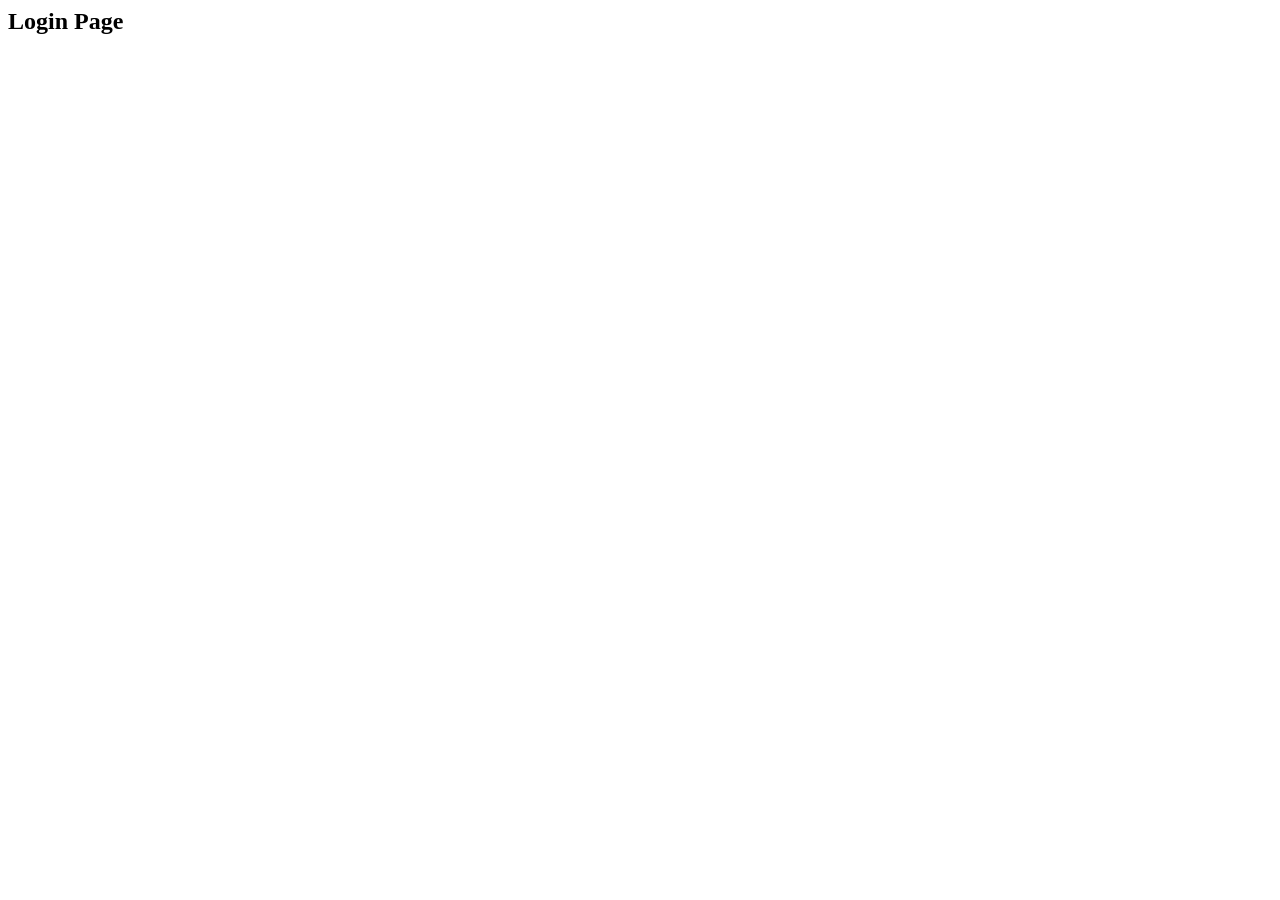
==== index.html @ 0608b72d "initial commit" ====
<html lang="en">
  <head>
    <meta charset="UTF-8" />
    <meta name="viewport" content="width=device-width, initial-scale=1.0" />
    <title>PharmaSense</title>
  </head>
  <body>
    <section class="login">
      <h2>Login Page</h2>
    </section>
  </body>
</html>
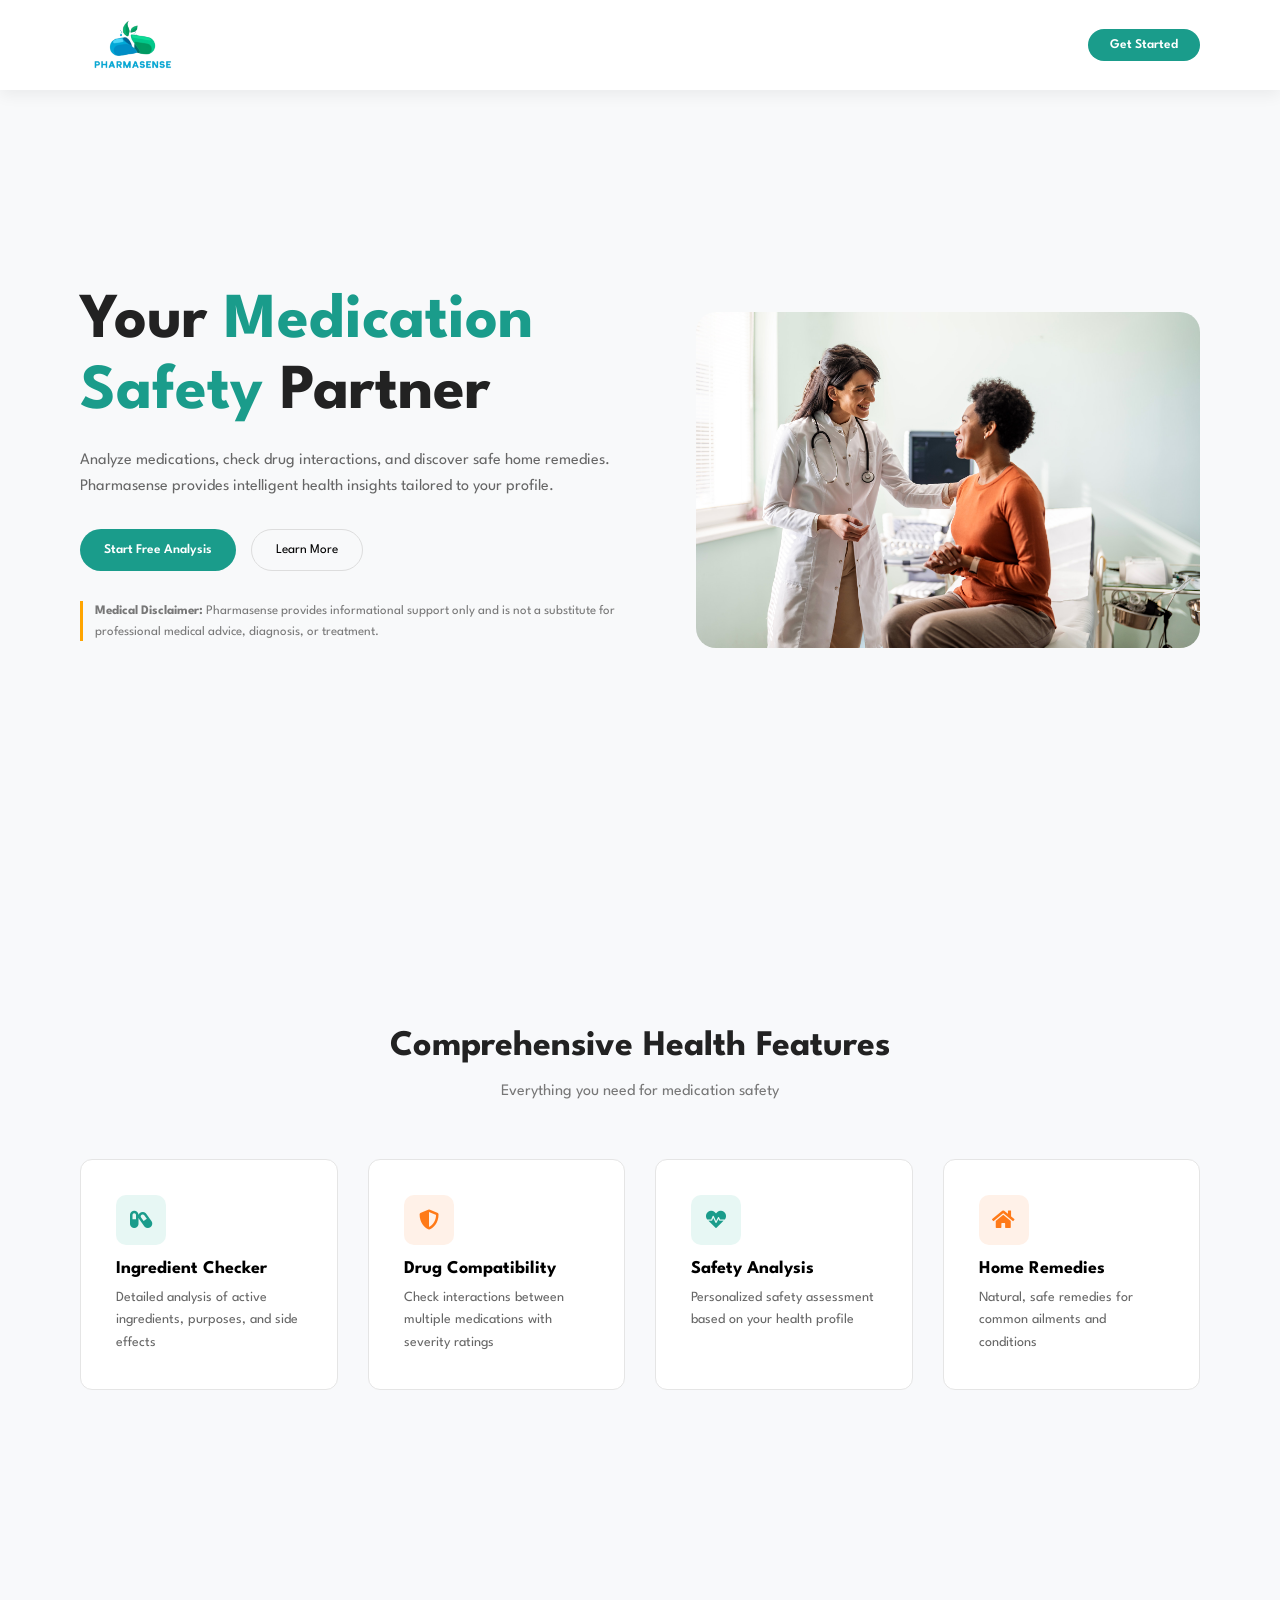
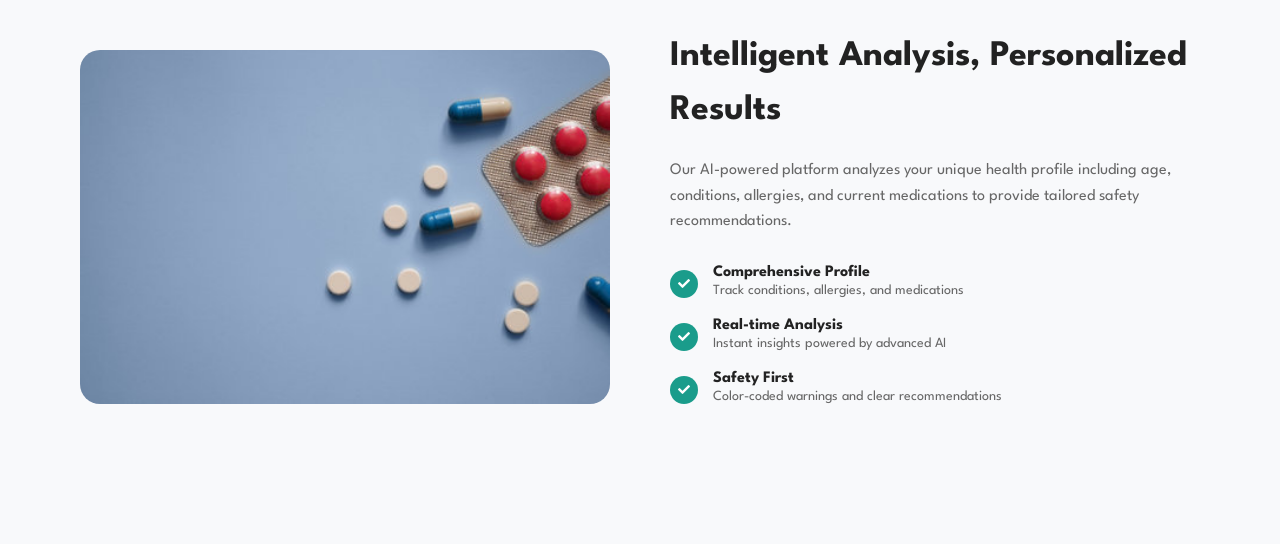
==== commit 31da4c80: "login and dashboard" ====
--- a/index.html
+++ b/index.html
@@ -1,12 +1,144 @@
 <html lang="en">
   <head>
     <meta charset="UTF-8" />
+    <meta http-equiv="X-UA-Compatible" content="IE=edge" />
     <meta name="viewport" content="width=device-width, initial-scale=1.0" />
+
+    <link
+      rel="stylesheet"
+      href="https://use.fontawesome.com/releases/v5.15.4/css/all.css"
+    />
     <title>PharmaSense</title>
+    <link rel="stylesheet" href="style.css" />
   </head>
   <body>
-    <section class="login">
-      <h2>Login Page</h2>
+    <header id="header">
+      <a href="#index.html"><img src="logo.png" class="logo" alt="" /></a>
+
+      <div>
+        <ul id="navbar">
+          <a href="login.html"><button>Get Started</button></a>
+        </ul>
+      </div>
+    </header>
+
+    <section id="hero">
+      <div class="hero-text">
+        <h1>
+          Your <span>Medication</span><br />
+          <span>Safety</span> Partner
+        </h1>
+
+        <p>
+          Analyze medications, check drug interactions, and discover safe home
+          remedies. Pharmasense provides intelligent health insights tailored to
+          your profile.
+        </p>
+
+        <div class="hero-buttons">
+          <button class="primary-btn">Start Free Analysis</button>
+          <button class="secondary-btn">Learn More</button>
+        </div>
+
+        <div class="disclaimer">
+          <span class="line"></span>
+          <p>
+            <b>Medical Disclaimer:</b> Pharmasense provides informational
+            support only and is not a substitute for professional medical
+            advice, diagnosis, or treatment.
+          </p>
+        </div>
+      </div>
+
+      <div class="hero-img">
+        <img src="doctor.jpg" alt="" />
+      </div>
+    </section>
+
+    <section id="features">
+      <div class="features-title">
+        <h2>Comprehensive Health Features</h2>
+        <p>Everything you need for medication safety</p>
+      </div>
+
+      <div class="features-container">
+        <div class="feature-box">
+          <div class="icon green">
+            <i class="fas fa-capsules"></i>
+          </div>
+          <h3>Ingredient Checker</h3>
+          <p>
+            Detailed analysis of active ingredients, purposes, and side effects
+          </p>
+        </div>
+
+        <div class="feature-box">
+          <div class="icon orange">
+            <i class="fas fa-shield-alt"></i>
+          </div>
+          <h3>Drug Compatibility</h3>
+          <p>
+            Check interactions between multiple medications with severity
+            ratings
+          </p>
+        </div>
+
+        <div class="feature-box">
+          <div class="icon green">
+            <i class="fas fa-heartbeat"></i>
+          </div>
+          <h3>Safety Analysis</h3>
+          <p>Personalized safety assessment based on your health profile</p>
+        </div>
+
+        <div class="feature-box">
+          <div class="icon orange">
+            <i class="fas fa-home"></i>
+          </div>
+          <h3>Home Remedies</h3>
+          <p>Natural, safe remedies for common ailments and conditions</p>
+        </div>
+      </div>
+    </section>
+
+    <section id="analysis">
+      <div class="analysis-img">
+        <img src="pills.jpg" alt="Medicine" />
+      </div>
+
+      <div class="analysis-text">
+        <h2>Intelligent Analysis, Personalized Results</h2>
+
+        <p class="analysis-desc">
+          Our AI-powered platform analyzes your unique health profile including
+          age, conditions, allergies, and current medications to provide
+          tailored safety recommendations.
+        </p>
+
+        <div class="analysis-point">
+          <i class="fas fa-check"></i>
+          <div>
+            <h4>Comprehensive Profile</h4>
+            <p>Track conditions, allergies, and medications</p>
+          </div>
+        </div>
+
+        <div class="analysis-point">
+          <i class="fas fa-check"></i>
+          <div>
+            <h4>Real-time Analysis</h4>
+            <p>Instant insights powered by advanced AI</p>
+          </div>
+        </div>
+
+        <div class="analysis-point">
+          <i class="fas fa-check"></i>
+          <div>
+            <h4>Safety First</h4>
+            <p>Color-coded warnings and clear recommendations</p>
+          </div>
+        </div>
+      </div>
     </section>
   </body>
 </html>
--- a/style.css
+++ b/style.css
@@ -0,0 +1,607 @@
+@import url("https://fonts.googleapis.com/css2?family=Spartan:wght@100;200;300;400;500;600;700;800;900&display=swap");
+* {
+  margin: 0;
+  padding: 0;
+  box-sizing: border-box;
+  font-family: "Spartan", sans-serif;
+}
+
+html {
+  scroll-behavior: smooth;
+}
+html,
+body {
+  width: 100%;
+  overflow-x: hidden;
+}
+
+/* Global Styles */
+
+h1 {
+  font-size: 50px;
+  line-height: 64px;
+  color: #222;
+}
+
+h2 {
+  font-size: 46px;
+  line-height: 54px;
+  color: #222;
+}
+
+h4 {
+  font-size: 20px;
+  color: #222;
+}
+
+h6 {
+  font-weight: 700;
+  font-size: 12px;
+}
+
+body {
+  width: 100%;
+}
+
+.logo {
+  height: 50px;
+}
+
+#header {
+  position: fixed;
+  z-index: 999;
+  display: flex;
+  align-items: center;
+  justify-content: space-between;
+  padding: 20px 80px;
+  background: #fff;
+  box-shadow: 0 5px 15px rgba(0, 0, 0, 0.06);
+  width: 100%;
+  top: 0;
+  left: 0;
+}
+
+#navbar {
+  display: flex;
+  align-items: center;
+  justify-content: center;
+}
+
+#navbar button {
+  background: #1a9c8b;
+  color: white;
+  border: none;
+  padding: 10px 22px;
+  border-radius: 25px;
+  cursor: pointer;
+  font-weight: 600;
+}
+
+#hero {
+  display: flex;
+  align-items: center;
+  justify-content: space-between;
+  padding: 140px 80px 80px 80px;
+  background: #f8f9fa;
+  min-height: 100vh;
+}
+
+.hero-text {
+  width: 50%;
+}
+
+.hero-text h1 {
+  font-size: 64px;
+  line-height: 1.1;
+  font-weight: 700;
+  margin-bottom: 20px;
+}
+
+.hero-text span {
+  color: #1a9c8b;
+}
+
+.hero-text p {
+  font-size: 16px;
+  color: #666;
+  margin-bottom: 30px;
+  line-height: 1.6;
+}
+
+.hero-buttons {
+  display: flex;
+  gap: 15px;
+  margin-bottom: 30px;
+}
+
+.primary-btn {
+  background: #1a9c8b;
+  color: white;
+  border: none;
+  padding: 14px 24px;
+  border-radius: 30px;
+  cursor: pointer;
+  font-weight: 600;
+}
+
+.secondary-btn {
+  background: transparent;
+  border: 1px solid #ddd;
+  padding: 14px 24px;
+  border-radius: 30px;
+  cursor: pointer;
+}
+
+.disclaimer {
+  display: flex;
+  align-items: flex-start;
+  gap: 12px;
+}
+
+.disclaimer .line {
+  width: 4px;
+  height: 40px;
+  background: orange;
+}
+
+.disclaimer p {
+  font-size: 13px;
+  color: #777;
+}
+
+.hero-img {
+  width: 45%;
+}
+
+.hero-img img {
+  width: 100%;
+  border-radius: 20px;
+}
+
+#features {
+  padding: 120px 80px;
+  background: #f8f9fb;
+  text-align: center;
+}
+
+.features-title h2 {
+  font-size: 36px;
+  margin-bottom: 10px;
+}
+
+.features-title p {
+  color: #777;
+  margin-bottom: 60px;
+}
+
+.features-container {
+  display: grid;
+  grid-template-columns: repeat(4, 1fr);
+  gap: 30px;
+}
+
+.feature-box {
+  background: white;
+  padding: 35px;
+  border-radius: 12px;
+  border: 1px solid #e5e5e5;
+  text-align: left;
+  transition: 0.3s;
+}
+
+.feature-box:hover {
+  transform: translateY(-5px);
+  box-shadow: 0 10px 25px rgba(0, 0, 0, 0.08);
+}
+
+.feature-box h3 {
+  font-size: 18px;
+  margin-bottom: 10px;
+}
+
+.feature-box p {
+  color: #666;
+  font-size: 14px;
+  line-height: 1.6;
+}
+
+.icon {
+  width: 50px;
+  height: 50px;
+  border-radius: 10px;
+  display: flex;
+  align-items: center;
+  justify-content: center;
+  margin-bottom: 15px;
+  font-size: 20px;
+}
+
+.green {
+  background: #e7f7f4;
+  color: #1a9c8b;
+}
+
+.orange {
+  background: #fff1e8;
+  color: #ff7a18;
+}
+
+#analysis {
+  padding: 120px 80px;
+  display: flex;
+  align-items: center;
+  justify-content: space-between;
+  gap: 60px;
+  background: #f8f9fb;
+}
+
+.analysis-img {
+  width: 50%;
+}
+
+.analysis-img img {
+  width: 100%;
+  border-radius: 20px;
+}
+
+.analysis-text {
+  width: 50%;
+}
+
+.analysis-text h2 {
+  font-size: 36px;
+  margin-bottom: 20px;
+}
+
+.analysis-desc {
+  color: #666;
+  margin-bottom: 30px;
+  line-height: 1.6;
+}
+
+.analysis-point {
+  display: flex;
+  gap: 15px;
+  margin-bottom: 20px;
+}
+
+.analysis-point i {
+  background: #1a9c8b;
+  color: white;
+  width: 28px;
+  height: 28px;
+  border-radius: 50%;
+  display: flex;
+  align-items: center;
+  justify-content: center;
+  font-size: 12px;
+  margin-top: 5px;
+}
+
+.analysis-point h4 {
+  font-size: 16px;
+  margin-bottom: 4px;
+}
+
+.analysis-point p {
+  font-size: 14px;
+  color: #666;
+}
+
+/* login.html */
+
+.login-body {
+  background: #f4f6f8;
+  height: 100vh;
+  display: flex;
+  align-items: center;
+  justify-content: center;
+}
+
+.login-container {
+  width: 100%;
+  max-width: 500px;
+  text-align: center;
+}
+
+.login-logo img {
+  height: 40px;
+  margin-bottom: 30px;
+}
+
+.login-card {
+  background: white;
+  padding: 40px;
+  border-radius: 12px;
+  box-shadow: 0 15px 40px rgba(0, 0, 0, 0.1);
+  text-align: left;
+}
+
+.login-card h2 {
+  margin-bottom: 5px;
+}
+
+.login-sub {
+  color: #666;
+  margin-bottom: 25px;
+}
+
+.login-card label {
+  display: block;
+  margin: 12px 0 6px;
+  font-weight: 500;
+}
+
+.login-card input {
+  width: 100%;
+  padding: 14px;
+  border-radius: 8px;
+  border: 1px solid #ddd;
+  font-size: 14px;
+}
+
+.login-card input:focus {
+  outline: none;
+  border-color: #1a9c8b;
+}
+
+.login-btn {
+  width: 100%;
+  margin-top: 20px;
+  padding: 14px;
+  background: #1a9c8b;
+  border: none;
+  color: white;
+  border-radius: 8px;
+  font-size: 16px;
+  cursor: pointer;
+}
+
+.register-text {
+  text-align: center;
+  margin-top: 18px;
+  font-size: 14px;
+}
+
+.register-text a {
+  color: #1a9c8b;
+  text-decoration: none;
+  font-weight: 500;
+}
+
+/* signup.html */
+
+.health-title {
+  margin-top: 25px;
+  margin-bottom: 10px;
+}
+
+.health-grid {
+  display: grid;
+  grid-template-columns: 1fr 1fr;
+  gap: 15px;
+  margin-bottom: 10px;
+}
+
+.login-card select {
+  width: 100%;
+  padding: 14px;
+  border-radius: 8px;
+  border: 1px solid #ddd;
+  font-size: 14px;
+}
+
+.login-card select:focus {
+  outline: none;
+  border-color: #1a9c8b;
+}
+
+.add-row {
+  display: flex;
+  gap: 10px;
+}
+
+.add-row input {
+  flex: 1;
+}
+
+.add-btn {
+  padding: 0 16px;
+  border: 1px solid #ddd;
+  border-radius: 8px;
+  background: #f4f6f8;
+  cursor: pointer;
+}
+
+.add-btn:hover {
+  background: #e6ecef;
+}
+
+.signup-wrapper {
+  width: 100%;
+  max-width: 850px;
+  margin: auto;
+  text-align: center;
+}
+
+.signup-card {
+  background: white;
+  padding: 40px;
+  border-radius: 12px;
+  box-shadow: 0 15px 40px rgba(0, 0, 0, 0.1);
+  text-align: left;
+}
+
+/* dashboard.html */
+
+#dashboard {
+  padding: 140px 80px;
+}
+
+.dashboard-sub {
+  color: #777;
+  margin-bottom: 40px;
+}
+
+.stats {
+  display: grid;
+  grid-template-columns: repeat(4, 1fr);
+  gap: 25px;
+  margin-bottom: 60px;
+}
+
+.stat-card {
+  background: white;
+  padding: 30px;
+  border-radius: 12px;
+  border: 1px solid #e6e6e6;
+  box-shadow: 0 5px 10px rgba(0, 0, 0, 0.05);
+}
+
+.stat-card p {
+  color: #777;
+  margin-bottom: 10px;
+}
+
+.stat-card h2 {
+  font-size: 28px;
+}
+
+.quick-title {
+  margin-bottom: 25px;
+}
+
+.actions {
+  display: grid;
+  grid-template-columns: repeat(4, 1fr);
+  gap: 25px;
+}
+
+.action-card {
+  background: white;
+  padding: 30px;
+  border-radius: 12px;
+  border: 1px solid #e6e6e6;
+  transition: 0.3s;
+}
+
+.action-card:hover {
+  transform: translateY(-5px);
+  box-shadow: 0 10px 20px rgba(0, 0, 0, 0.08);
+}
+
+.action-card i {
+  font-size: 26px;
+  margin-bottom: 15px;
+}
+
+.green {
+  color: #1a9c8b;
+}
+
+.orange {
+  color: #ff7a18;
+}
+
+.dashboard-icons {
+  display: flex;
+  gap: 20px;
+  font-size: 18px;
+  cursor: pointer;
+}
+
+/* drug compatibility */
+
+.sub-header {
+  display: flex;
+  align-items: center;
+  gap: 15px;
+  padding: 25px 80px;
+}
+
+.sub-header h2 {
+  font-size: 22px;
+}
+
+.back {
+  font-size: 18px;
+  color: #333;
+}
+
+#drug-check {
+  text-align: center;
+  padding: 40px 20px;
+}
+
+#drug-check h1 {
+  font-size: 36px;
+  margin-bottom: 10px;
+}
+
+.subtitle {
+  color: #777;
+  margin-bottom: 40px;
+}
+
+.drug-box {
+  max-width: 700px;
+  margin: auto;
+  background: white;
+  padding: 35px;
+  border-radius: 14px;
+  box-shadow: 0 8px 25px rgba(0, 0, 0, 0.08);
+  text-align: left;
+}
+
+.small-text {
+  color: #777;
+  margin-bottom: 20px;
+}
+
+.drug-input {
+  display: flex;
+  gap: 10px;
+  margin-bottom: 20px;
+}
+
+.drug-input input {
+  flex: 1;
+  padding: 14px;
+  border-radius: 8px;
+  border: 1px solid #ddd;
+}
+
+.drug-input button {
+  background: #1a9c8b;
+  color: white;
+  border: none;
+  padding: 12px 20px;
+  border-radius: 8px;
+  cursor: pointer;
+}
+
+.added-drug {
+  display: flex;
+  justify-content: space-between;
+  align-items: center;
+  background: #eef2f5;
+  padding: 12px 15px;
+  border-radius: 8px;
+  margin-bottom: 10px;
+}
+
+.check-btn {
+  width: 100%;
+  background: #6daaa3;
+  border: none;
+  padding: 14px;
+  border-radius: 10px;
+  color: white;
+  font-size: 16px;
+  cursor: pointer;
+}
+
+.check-btn:disabled {
+  opacity: 0.5;
+  cursor: not-allowed;
+}
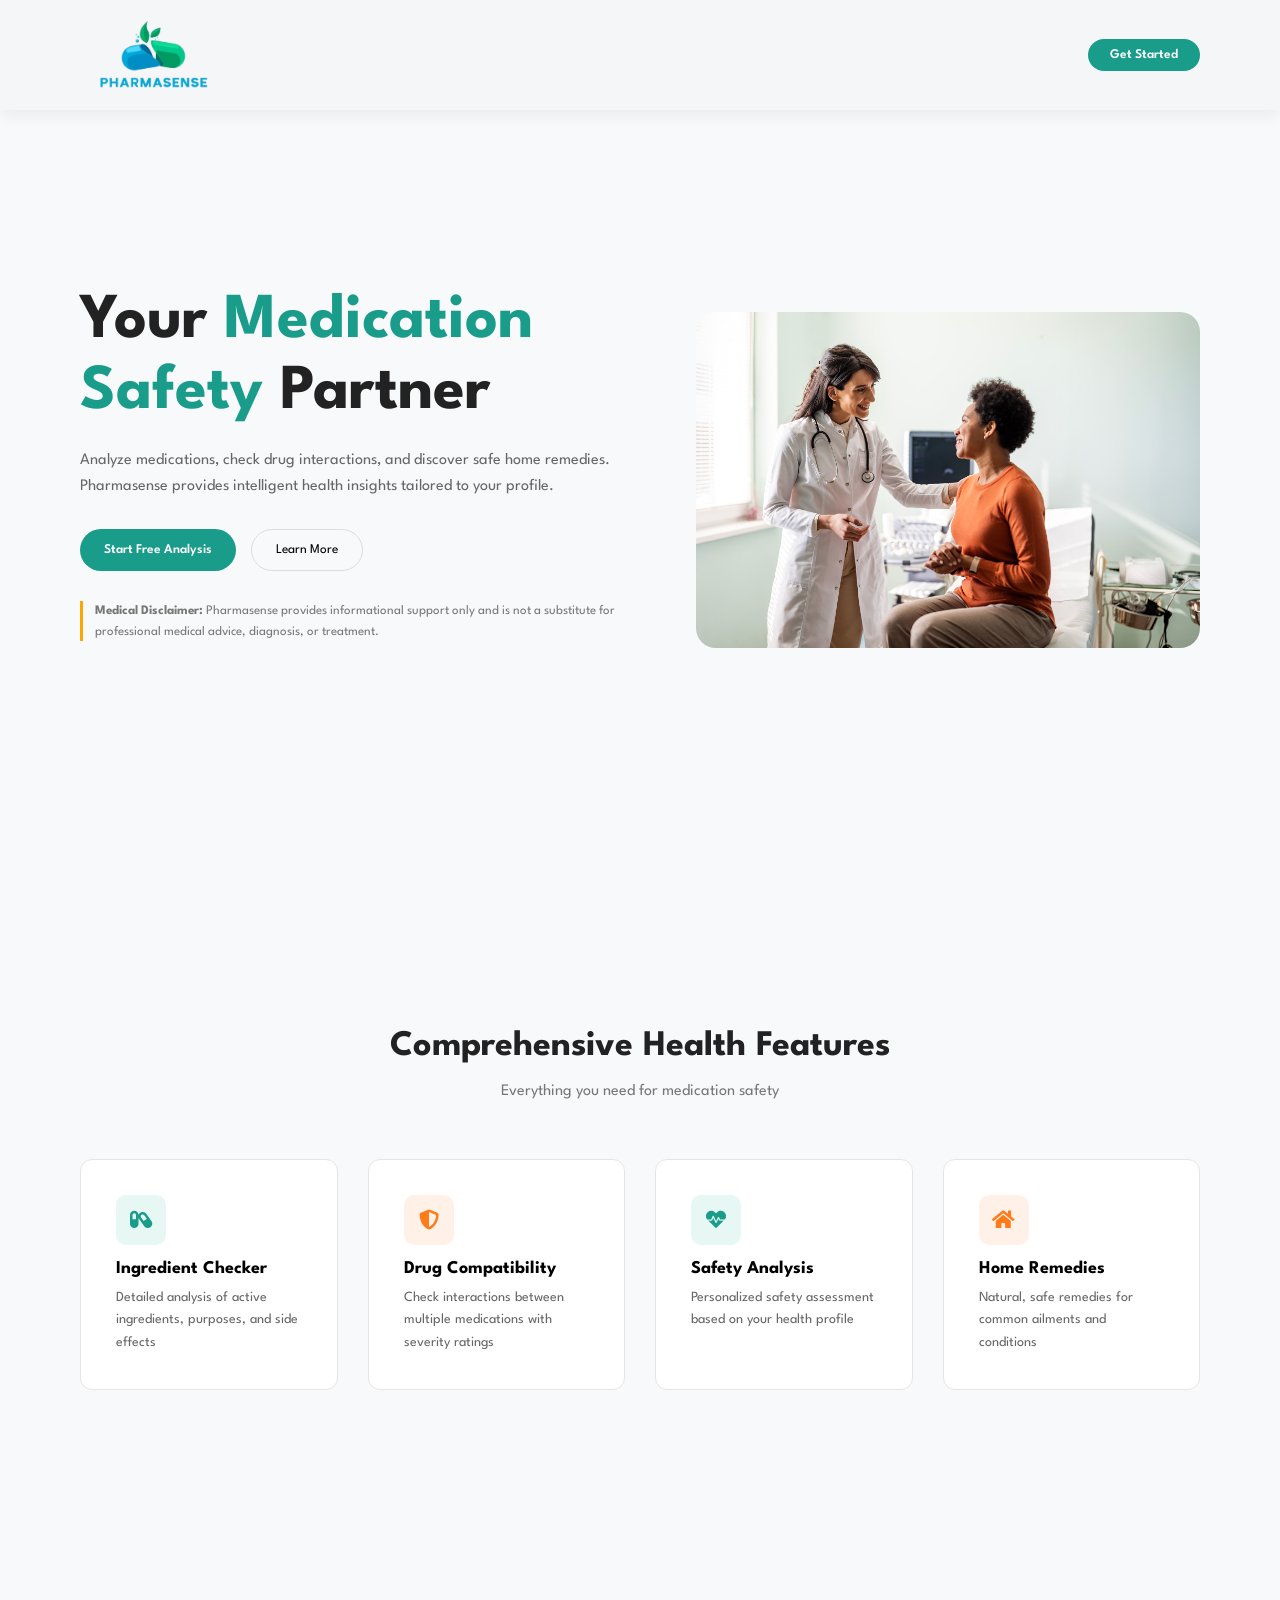
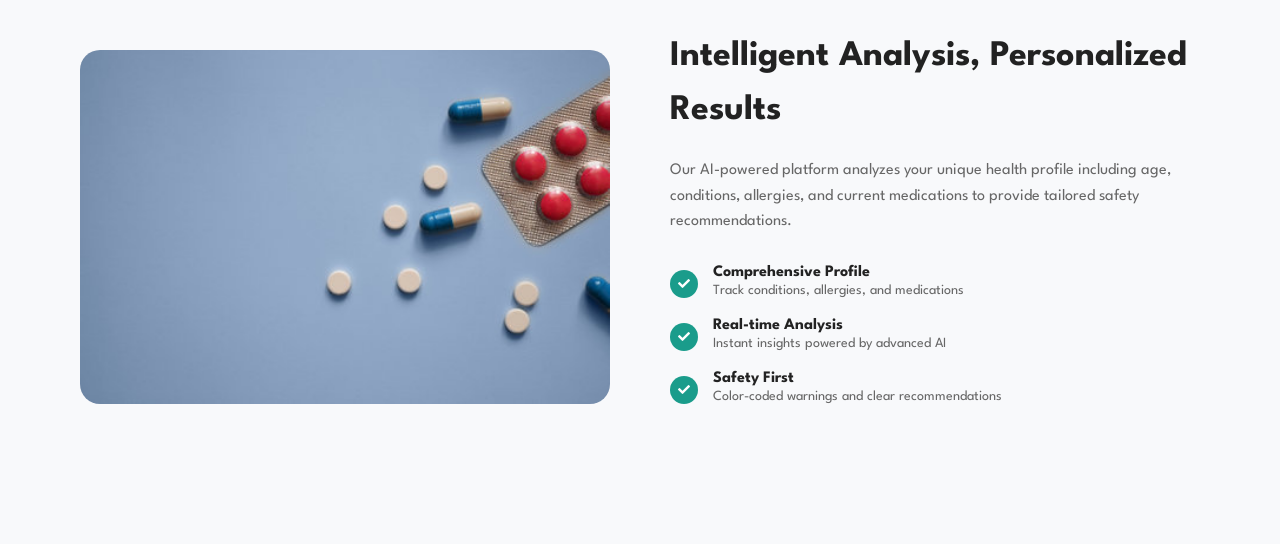
==== commit 639cbf31: "Updated Home Remedies dataset" ====
--- a/index.html
+++ b/index.html
@@ -91,7 +91,7 @@
           <p>Personalized safety assessment based on your health profile</p>
         </div>
 
-        <div class="feature-box">
+        <div class="feature-box" onclick="goToRemedies()">
           <div class="icon orange">
             <i class="fas fa-home"></i>
           </div>
--- a/style.css
+++ b/style.css
@@ -13,6 +13,7 @@
 body {
   width: 100%;
   overflow-x: hidden;
+  background: #f4f6f8;
 }
 
 /* Global Styles */
@@ -44,7 +45,7 @@
 }
 
 .logo {
-  height: 50px;
+  height: 70px;
 }
 
 #header {
@@ -54,7 +55,7 @@
   align-items: center;
   justify-content: space-between;
   padding: 20px 80px;
-  background: #fff;
+  background: #f4f6f8;
   box-shadow: 0 5px 15px rgba(0, 0, 0, 0.06);
   width: 100%;
   top: 0;
@@ -305,8 +306,7 @@
 }
 
 .login-logo img {
-  height: 40px;
-  margin-bottom: 30px;
+  margin-bottom: 20px;
 }
 
 .login-card {
@@ -417,19 +417,123 @@
   background: #e6ecef;
 }
 
+.login-body {
+  background: #f2f2f2;
+  min-height: 100vh;
+  display: flex;
+  align-items: center;
+  justify-content: center;
+}
+
 .signup-wrapper {
   width: 100%;
-  max-width: 850px;
+  max-width: 1000px;
   margin: auto;
   text-align: center;
 }
 
+.signup-wrapper .logo {
+  margin-top: 20px;
+}
+
 .signup-card {
   background: white;
-  padding: 40px;
-  border-radius: 12px;
-  box-shadow: 0 15px 40px rgba(0, 0, 0, 0.1);
+  padding: 45px 55px;
+  border-radius: 14px;
+  box-shadow: 0 20px 45px rgba(0, 0, 0, 0.08);
   text-align: left;
+}
+
+.signup-card h2 {
+  font-size: 42px;
+  margin-bottom: 8px;
+  text-align: center;
+}
+
+.login-sub {
+  color: #6b7280;
+  margin-bottom: 25px;
+  text-align: center;
+}
+
+.signup-card label {
+  display: block;
+  margin-top: 14px;
+  margin-bottom: 6px;
+  font-weight: 500;
+}
+
+.signup-card input,
+.signup-card select {
+  width: 100%;
+  padding: 12px 14px;
+  border-radius: 8px;
+  border: 1px solid #dcdcdc;
+  font-size: 15px;
+  outline: none;
+}
+
+.signup-card input:focus,
+.signup-card select:focus {
+  border-color: #2a9d8f;
+}
+
+.health-title {
+  margin-top: 25px;
+  margin-bottom: 10px;
+  font-size: 18px;
+}
+
+.health-grid {
+  display: grid;
+  grid-template-columns: repeat(2, 1fr);
+  gap: 18px;
+}
+
+.add-btn {
+  padding: 10px 16px;
+  border: none;
+  background: #2a9d8f;
+  color: white;
+  border-radius: 8px;
+  cursor: pointer;
+}
+
+.add-btn:hover {
+  background: #21867a;
+}
+
+.login-btn {
+  width: 100%;
+  margin-top: 25px;
+  padding: 14px;
+  background: #2a9d8f;
+  color: white;
+  border: none;
+  font-size: 16px;
+  border-radius: 8px;
+  cursor: pointer;
+}
+
+.login-btn:hover {
+  background: #21867a;
+}
+
+.register-text {
+  text-align: center;
+  margin-top: 15px;
+}
+
+.register-text a {
+  color: #2a9d8f;
+  text-decoration: none;
+}
+
+.added-list {
+  margin-top: 10px;
+  display: flex;
+  flex-direction: column;
+  gap: 8px;
 }
 
 /* dashboard.html */
@@ -530,7 +634,7 @@
 
 #drug-check {
   text-align: center;
-  padding: 40px 20px;
+  padding: 20px 20px;
 }
 
 #drug-check h1 {
@@ -605,3 +709,142 @@
   opacity: 0.5;
   cursor: not-allowed;
 }
+
+.drug-box #results {
+  margin-top: 20px;
+}
+
+.result-card {
+  background: #fff;
+  padding: 20px;
+  margin: 15px 0;
+  border-radius: 12px;
+  box-shadow: 0 4px 10px rgba(0, 0, 0, 0.08);
+}
+
+.result-card h3 {
+  margin-bottom: 10px;
+}
+
+.safe {
+  color: green;
+  font-weight: bold;
+}
+
+.unsafe {
+  color: red;
+  font-weight: bold;
+}
+
+.desc {
+  color: #555;
+  font-size: 14px;
+}
+
+/* profile.php */
+.profile-grid {
+  display: grid;
+  grid-template-columns: repeat(4, 1fr);
+  gap: 25px;
+}
+
+.profile-card {
+  background: white;
+  padding: 30px;
+  border-radius: 12px;
+  border: 1px solid #e6e6e6;
+  box-shadow: 0 5px 10px rgba(0, 0, 0, 0.05);
+}
+
+.profile-card h3 {
+  color: #777;
+  margin-bottom: 10px;
+}
+
+.profile-card p {
+  font-size: 22px;
+  font-weight: 600;
+}
+
+.title {
+  text-align: center;
+  /* font-size: 70px; */
+  padding-top: 20px;
+}
+
+.dashboard-container {
+  padding: 140px 80px;
+}
+
+.profile-header {
+  margin-bottom: 40px;
+}
+
+.profile-name {
+  display: flex;
+  align-items: center;
+  gap: 20px;
+}
+
+.profile-name h2 {
+  font-size: 32px;
+  margin-bottom: 5px;
+}
+
+.profile-name p {
+  color: #777;
+  font-size: 16px;
+}
+
+.profile-name img {
+  width: 100px;
+}
+
+/* medication_checker */
+
+.drug-input select {
+  flex: 1;
+  padding: 14px;
+  border-radius: 8px;
+  border: 1px solid #ddd;
+  background: white;
+  font-size: 14px;
+}
+
+.mg {
+  padding-top: 20px;
+}
+
+.result-card p {
+  margin-bottom: 8px;
+  line-height: 1.5;
+}
+
+.result-card .safe {
+  color: #1a9c8b;
+}
+
+.result-card .unsafe {
+  color: #e63946;
+}
+
+.result-card p b {
+  display: inline-block;
+  margin-bottom: 3px;
+}
+
+@media (max-width: 600px) {
+  /* medication checker */
+
+  .drug-box {
+    padding: 20px;
+  }
+
+  .sub-header {
+    padding: 20px;
+  }
+
+  #med-check h1 {
+    font-size: 28px;
+  }
+}
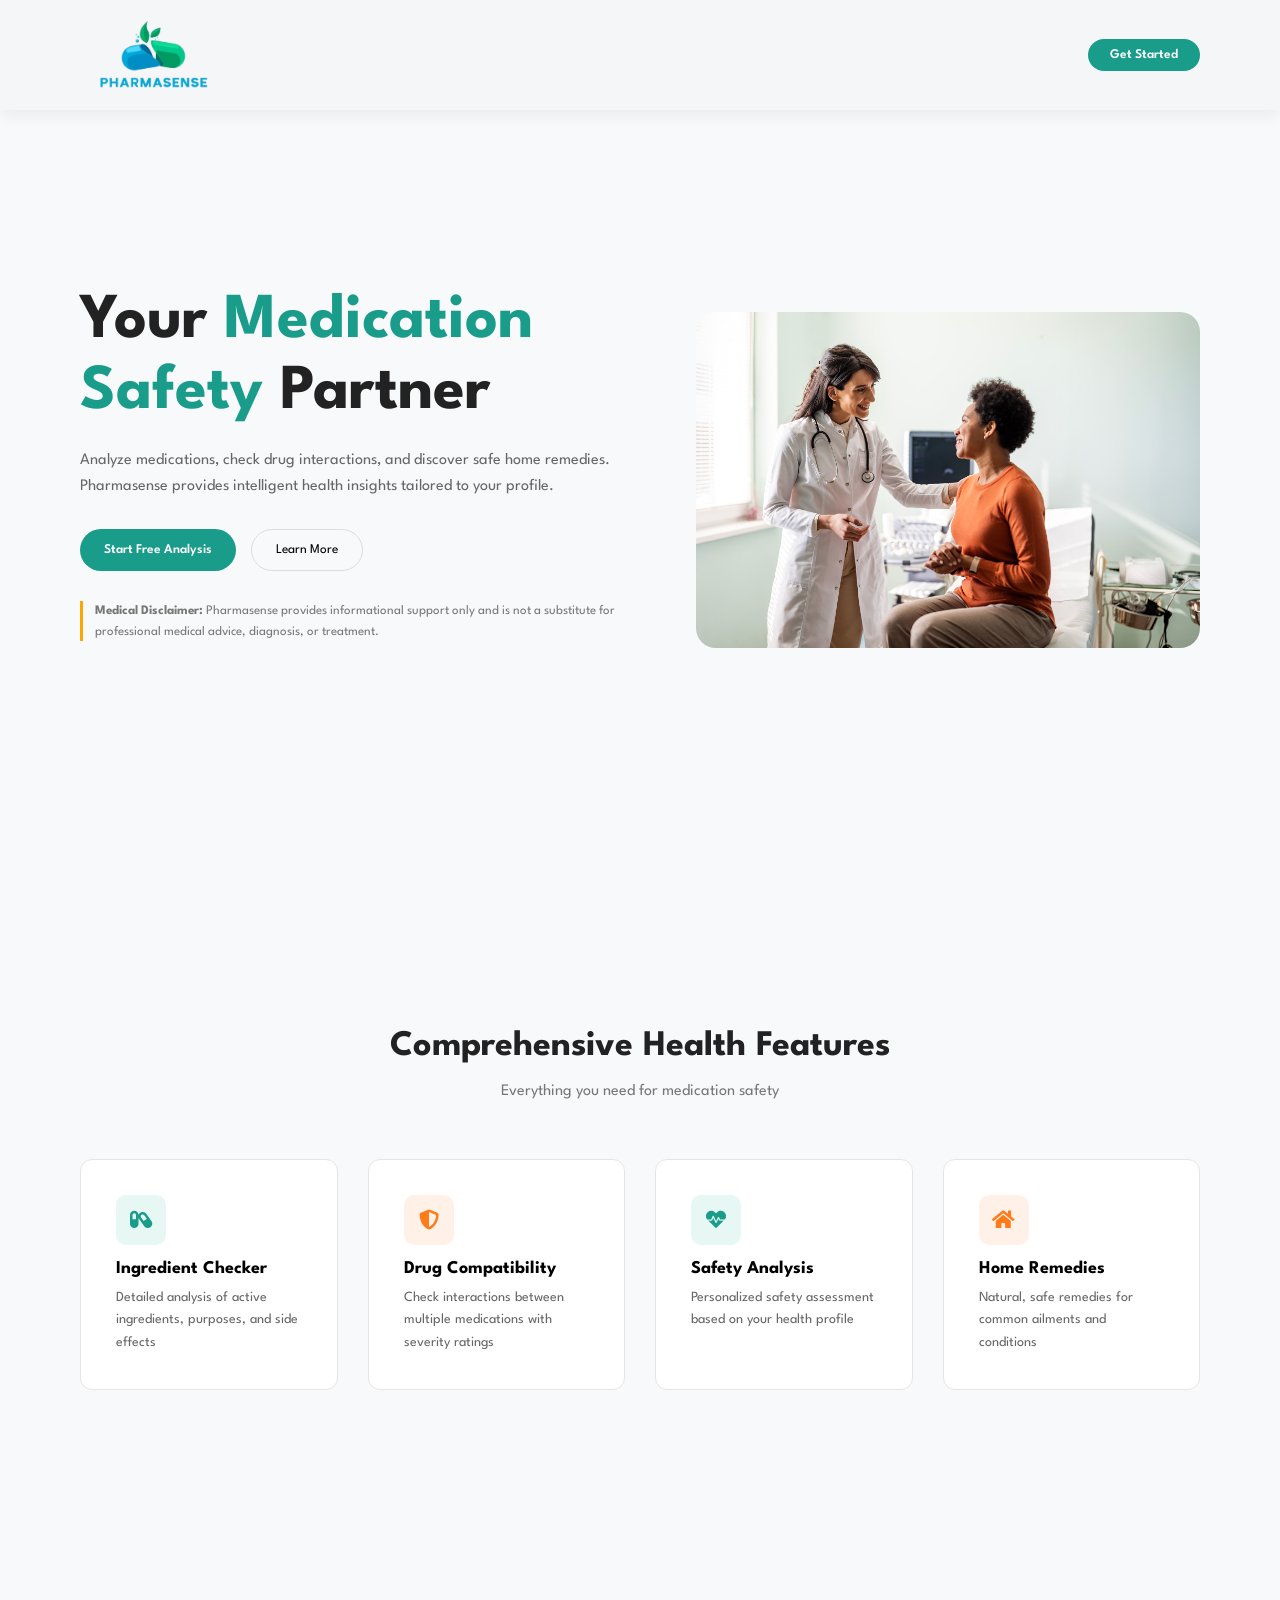
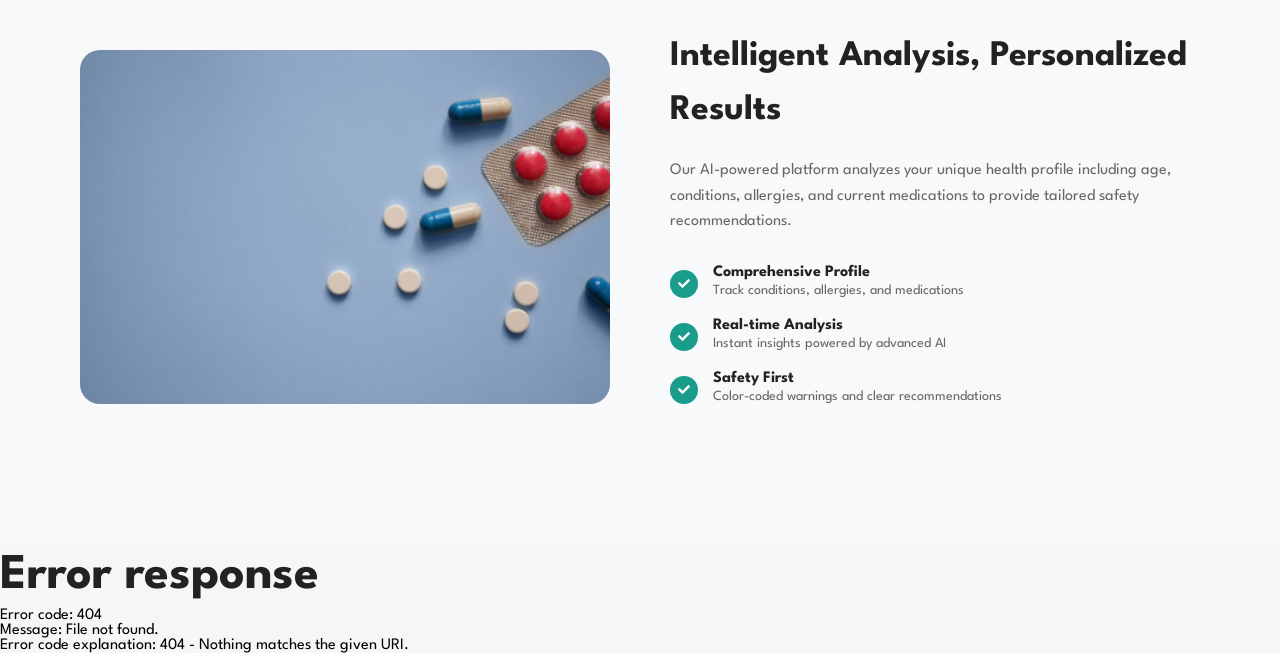
==== commit ea4e7a39: "Added chatbot feature" ====
--- a/index.html
+++ b/index.html
@@ -140,5 +140,19 @@
         </div>
       </div>
     </section>
+
+    <link rel="stylesheet" href="chatbot.css">
+    <script src="chatbot.js"></script>
+
+    <div id="chatbot-placeholder"></div>
+
+    <script>
+    fetch("/chatbot/chatbot.html")
+        .then(res => res.text())
+        .then(data => {
+            document.getElementById("chatbot-placeholder").innerHTML = data;
+        });
+    </script>
+
   </body>
 </html>
--- a/style.css
+++ b/style.css
@@ -42,6 +42,10 @@
 
 body {
   width: 100%;
+}
+
+.section-p1 {
+  padding: 40px 80px;
 }
 
 .logo {
@@ -575,6 +579,10 @@
   margin-bottom: 25px;
 }
 
+.history {
+  margin-top: 20px;
+}
+
 .actions {
   display: grid;
   grid-template-columns: repeat(4, 1fr);
@@ -612,6 +620,43 @@
   gap: 20px;
   font-size: 18px;
   cursor: pointer;
+}
+
+.history {
+  display: flex;
+  flex-direction: column;
+  gap: 10px;
+  margin-top: 20px;
+}
+
+.history-card {
+  display: flex;
+  align-items: center;
+  background: #f9f9f9;
+  padding: 10px 15px;
+  border-radius: 10px;
+  box-shadow: 0 2px 5px rgba(0, 0, 0, 0.1);
+}
+
+.history-card i {
+  font-size: 24px;
+  margin-right: 15px;
+}
+
+.history-info h3 {
+  margin: 0 0 5px 0;
+  font-size: 16px;
+}
+
+.history-info p {
+  margin: 0;
+  font-size: 14px;
+  color: #555;
+}
+
+.history-info small {
+  font-size: 12px;
+  color: #999;
 }
 
 /* drug compatibility */
@@ -675,7 +720,27 @@
   border: 1px solid #ddd;
 }
 
-.drug-input button {
+.drug-input.row {
+  display: flex;
+  flex-direction: row;
+  align-items: center;
+  gap: 12px;
+}
+
+.drug-input.row input {
+  flex: 0 !important;
+  width: 140px;
+}
+
+.drug-input.row .heading,
+.drug-input.row label {
+  margin: 0;
+  min-width: 80px;
+}
+
+.drug-input button,
+.savechanges button,
+.add-row button {
   background: #1a9c8b;
   color: white;
   border: none;
@@ -756,6 +821,31 @@
   box-shadow: 0 5px 10px rgba(0, 0, 0, 0.05);
 }
 
+.edit-btn {
+  background: #d9a299;
+  color: white;
+  border: none;
+  padding: 10px 20px;
+  border-radius: 8px;
+  cursor: pointer;
+  margin-bottom: 20px;
+}
+
+.profile-card input {
+  border: none;
+  background: transparent;
+  text-align: center;
+  font-size: 16px;
+  width: 100%;
+}
+
+.profile-card input:enabled {
+  border: 1px solid #ccc;
+  background: #fff;
+  padding: 5px;
+  border-radius: 5px;
+}
+
 .profile-card h3 {
   color: #777;
   margin-bottom: 10px;
@@ -800,51 +890,266 @@
   width: 100px;
 }
 
-/* medication_checker */
-
-.drug-input select {
-  flex: 1;
-  padding: 14px;
-  border-radius: 8px;
+.edit-mode {
+  width: 100%;
+  padding: 8px;
+  font-size: 18px;
   border: 1px solid #ddd;
-  background: white;
-  font-size: 14px;
-}
-
-.mg {
-  padding-top: 20px;
-}
-
-.result-card p {
-  margin-bottom: 8px;
-  line-height: 1.5;
-}
-
-.result-card .safe {
+  border-radius: 6px;
+  text-align: center;
+}
+
+.view-mode {
+  font-size: 22px;
+  font-weight: 600;
+}
+
+.name-row {
+  display: flex;
+  align-items: center;
+  gap: 10px;
+}
+
+.edit-icon {
+  font-size: 16px;
+  color: #888;
+  cursor: pointer;
+  transition: 0.2s;
+}
+
+.edit-icon:hover {
   color: #1a9c8b;
-}
-
-.result-card .unsafe {
-  color: #e63946;
-}
-
-.result-card p b {
-  display: inline-block;
-  margin-bottom: 3px;
-}
-
-@media (max-width: 600px) {
-  /* medication checker */
-
-  .drug-box {
+  transform: scale(1.1);
+}
+
+.pagination {
+  text-align: center;
+}
+
+@media (max-width: 477px) {
+  .logo {
+    height: 50px;
+  }
+
+  #header {
+    padding: 20px 20px;
+  }
+
+  #dashboard {
+    padding: 140px 40px;
+  }
+
+  #dashboard h1 {
+    font-size: 24px;
+    line-height: 32px;
+  }
+
+  #dashboard p {
+    font-size: 12px;
+  }
+
+  .stats {
+    grid-template-columns: repeat(2, 1fr);
+    gap: 10px;
+    margin-bottom: 20px;
+  }
+
+  .stat-card {
+    padding: 24px;
+  }
+
+  .stat-card p {
+    color: #777;
+    margin-bottom: 0px;
+  }
+
+  .stat-card h2 {
+    font-size: 24px;
+  }
+
+  .quick-title {
+    font-size: 26px;
+    margin-bottom: 0px;
+  }
+
+  .history {
+    font-size: 24px;
+  }
+
+  .actions {
+    display: flex;
+    flex-direction: column;
+    gap: 10px;
+  }
+
+  .action-card {
+    display: flex !important;
+    flex-direction: row !important;
+    align-items: flex-start !important;
+    gap: 12px;
+  }
+
+  .action-text {
+    display: flex;
+    flex-direction: column;
+  }
+
+  .action-card h3 {
+    font-size: 16px;
+  }
+
+  .action-card i {
+    font-size: 20px;
+  }
+
+  /* drug.php */
+  .sub-header {
+    padding: 25px 30px;
+  }
+
+  .sub-header h2 {
+    font-size: 18px;
+  }
+
+  #drug-check h1 {
+    font-size: 24px;
+    margin-bottom: 0px;
+  }
+
+  #drug-check h3 {
+    font-size: 18px;
+    padding-bottom: 6px;
+  }
+
+  .subtitle {
+    font-size: 12px;
+  }
+
+  .drug-input button,
+  .savechanges button,
+  .add-row button {
+    padding: 12px 16px;
+  }
+
+  /* safety analysis */
+  #drug-check h1 {
+    font-size: 24px;
+    line-height: 30px;
+  }
+
+  .drug-input {
+    display: flex;
+    flex-direction: column;
+    width: 100%;
+  }
+
+  .drug-input.row {
+    flex-direction: row;
+    align-items: center;
+    gap: 12px;
+  }
+
+  .drug-input.row .heading {
+    margin: 0;
+    font-size: 18px;
+    min-width: 70px;
+  }
+
+  .drug-input.row h4 {
+    margin: 0;
+    min-width: 80px;
+  }
+
+  .drug-input.row input {
+    flex: 0 !important;
+    width: 120px;
+  }
+
+  .heading2 {
+    margin-top: 30px;
+  }
+
+  /* home remedies */
+  .result-card p {
+    font-size: 15px;
+  }
+
+  .pagination button,
+  .pagination span {
+    font-size: 12px;
+    padding: 8px 14px;
+  }
+
+  /* profile */
+  .sub-header {
+    display: flex;
+    justify-content: space-between;
+    align-items: center;
+    padding: 20px 25px;
+    background-color: #fff;
+    box-shadow: 0 2px 6px rgba(0, 0, 0, 0.1);
+  }
+
+  .dashboard-container {
+    max-width: 900px;
+    margin: 0 auto;
     padding: 20px;
   }
 
-  .sub-header {
-    padding: 20px;
-  }
-
-  #med-check h1 {
-    font-size: 28px;
-  }
-}
+  .title {
+    font-size: 24px;
+    margin-bottom: 20px;
+  }
+
+  .profile-header {
+    display: flex;
+    align-items: center;
+    margin-bottom: 20px;
+  }
+
+  .profile-name {
+    display: flex;
+    align-items: center;
+    gap: 15px;
+  }
+
+  .profile-name img {
+    width: 60px;
+    height: 60px;
+    border-radius: 50%;
+    object-fit: cover;
+  }
+
+  .profile-text h2 {
+    margin: 0;
+    font-size: 20px;
+  }
+
+  .profile-text p {
+    font-size: 14px;
+    color: #555;
+  }
+
+  .profile-grid {
+    display: grid;
+    grid-template-columns: repeat(2, 1fr);
+    gap: 20px;
+  }
+
+  .profile-card {
+    background: #fff;
+    border-radius: 12px;
+    padding: 15px;
+    box-shadow: 0 2px 8px rgba(0, 0, 0, 0.1);
+  }
+
+  .profile-card h3 {
+    font-size: 16px;
+    margin-bottom: 10px;
+  }
+
+  .profile-card p {
+    font-size: 14px;
+    color: #333;
+  }
+}
--- a/chatbot.css
+++ b/chatbot.css
@@ -0,0 +1,39 @@
+#chatbot-icon {
+    position: fixed;
+    bottom: 20px;
+    right: 20px;
+    background: #28a745;
+    color: white;
+    font-size: 22px;
+    padding: 14px;
+    border-radius: 50%;
+    cursor: pointer;
+    z-index: 9999;
+}
+
+/* Chat Window */
+#chatbot-container {
+    position: fixed;
+    bottom: 80px;
+    right: 20px;
+    width: 320px;
+    background: white;
+    border-radius: 10px;
+    display: none;
+    flex-direction: column;
+    box-shadow: 0px 0px 10px rgba(0,0,0,0.2);
+    z-index: 9999;
+}
+
+#chat-header {
+    background: #28a745;
+    color: white;
+    padding: 10px;
+    font-weight: bold;
+}
+
+#chatbox {
+    height: 200px;
+    overflow-y: auto;
+    padding: 10px;
+}
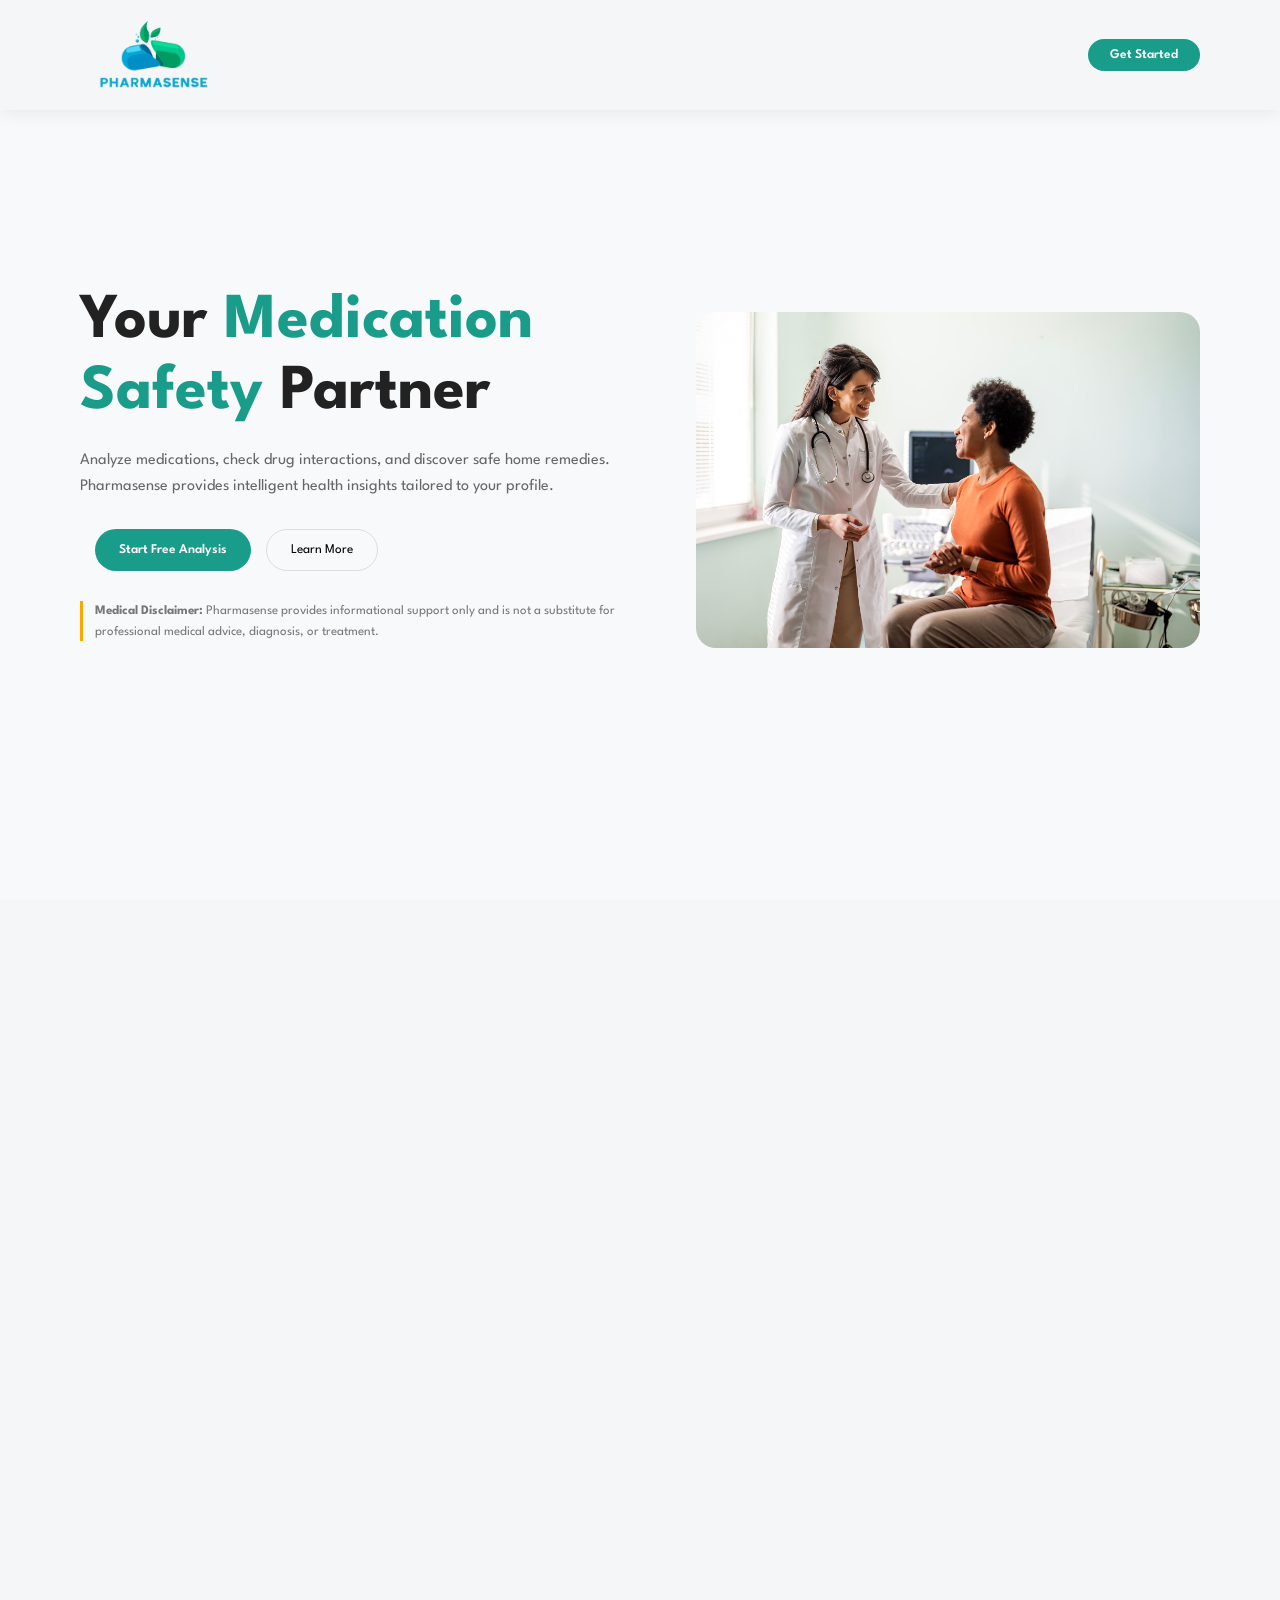
==== commit 493a61da: "added footer" ====
--- a/index.html
+++ b/index.html
@@ -17,7 +17,7 @@
 
       <div>
         <ul id="navbar">
-          <a href="login.html"><button>Get Started</button></a>
+          <a href="signup.html"><button>Get Started</button></a>
         </ul>
       </div>
     </header>
@@ -36,7 +36,8 @@
         </p>
 
         <div class="hero-buttons">
-          <button class="primary-btn">Start Free Analysis</button>
+          <a href="signup.html"></a
+          ><button class="primary-btn">Start Free Analysis</button>
           <button class="secondary-btn">Learn More</button>
         </div>
 
@@ -62,7 +63,7 @@
       </div>
 
       <div class="features-container">
-        <div class="feature-box">
+        <!-- <div class="feature-box">
           <div class="icon green">
             <i class="fas fa-capsules"></i>
           </div>
@@ -70,7 +71,7 @@
           <p>
             Detailed analysis of active ingredients, purposes, and side effects
           </p>
-        </div>
+        </div> -->
 
         <div class="feature-box">
           <div class="icon orange">
@@ -141,18 +142,17 @@
       </div>
     </section>
 
-    <link rel="stylesheet" href="chatbot.css">
+    <!-- <link rel="stylesheet" href="chatbot.css" />
     <script src="chatbot.js"></script>
 
     <div id="chatbot-placeholder"></div>
 
     <script>
-    fetch("/chatbot/chatbot.html")
-        .then(res => res.text())
-        .then(data => {
-            document.getElementById("chatbot-placeholder").innerHTML = data;
+      fetch("/chatbot/chatbot.html")
+        .then((res) => res.text())
+        .then((data) => {
+          document.getElementById("chatbot-placeholder").innerHTML = data;
         });
-    </script>
-
+    </script> -->
   </body>
 </html>
--- a/style.css
+++ b/style.css
@@ -9,11 +9,24 @@
 html {
   scroll-behavior: smooth;
 }
+/* html,
+body {
+  width: 100%;
+  
+} */
+
 html,
 body {
-  width: 100%;
+  height: 100%;
+  margin: 0;
+  display: flex;
+  flex-direction: column;
   overflow-x: hidden;
   background: #f4f6f8;
+}
+
+body > *:not(.footer) {
+  flex: 1;
 }
 
 /* Global Styles */
@@ -1153,3 +1166,38 @@
     color: #333;
   }
 }
+
+/* Disclaimer */
+.medical-disclaimer {
+  border-left: 5px solid #f4c430;
+  background: #fffdf5;
+  padding: 14px 18px;
+  margin-top: 15px;
+  font-size: 14px;
+  color: #444;
+  border-radius: 6px;
+}
+
+/* footer */
+.footer {
+  background: #1e1e1e;
+  color: #ccc;
+  text-align: center;
+  padding: 15px 10px;
+  margin-top: 40px;
+}
+
+.footer-content p {
+  margin: 5px 0;
+  font-size: 13px;
+}
+
+.footer-links a {
+  color: #28a745;
+  text-decoration: none;
+  margin: 0 5px;
+}
+
+.footer-links a:hover {
+  text-decoration: underline;
+}
--- a/chatbot.css
+++ b/chatbot.css
@@ -1,39 +1,147 @@
 #chatbot-icon {
-    position: fixed;
-    bottom: 20px;
-    right: 20px;
-    background: #28a745;
-    color: white;
-    font-size: 22px;
-    padding: 14px;
-    border-radius: 50%;
-    cursor: pointer;
-    z-index: 9999;
+  position: fixed;
+  bottom: 20px;
+  right: 20px;
+  background: #28a745;
+  color: white;
+  font-size: 22px;
+  padding: 14px;
+  border-radius: 50%;
+  cursor: pointer;
+  z-index: 9999;
+  transition: transform 0.2s ease;
 }
 
-/* Chat Window */
+#chatbot-icon:hover {
+  transform: scale(1.1);
+}
+
 #chatbot-container {
-    position: fixed;
-    bottom: 80px;
-    right: 20px;
-    width: 320px;
-    background: white;
-    border-radius: 10px;
-    display: none;
-    flex-direction: column;
-    box-shadow: 0px 0px 10px rgba(0,0,0,0.2);
-    z-index: 9999;
+  position: fixed;
+  bottom: 80px;
+  right: 20px;
+  width: 320px;
+  height: 420px;
+  background: white;
+  border-radius: 15px;
+  display: none;
+  flex-direction: column;
+  box-shadow: 0px 8px 25px rgba(0, 0, 0, 0.2);
+  overflow: hidden;
+  animation: slideUp 0.3s ease;
+}
+
+@keyframes slideUp {
+  from {
+    transform: translateY(40px);
+    opacity: 0;
+  }
+  to {
+    transform: translateY(0);
+    opacity: 1;
+  }
 }
 
 #chat-header {
-    background: #28a745;
-    color: white;
-    padding: 10px;
-    font-weight: bold;
+  background: #28a745;
+  color: white;
+  padding: 12px;
+  font-weight: bold;
 }
 
 #chatbox {
-    height: 200px;
-    overflow-y: auto;
-    padding: 10px;
-}+  flex: 1;
+  overflow-y: auto;
+  padding: 10px;
+  background: #f5f5f5;
+}
+
+/* Chat bubbles */
+.message {
+  margin: 8px 0;
+  max-width: 80%;
+  padding: 8px 12px;
+  border-radius: 12px;
+  animation: fadeIn 0.2s ease;
+}
+
+.user {
+  background: #28a745;
+  color: white;
+  margin-left: auto;
+}
+
+.bot {
+  background: #e4e6eb;
+  color: black;
+  margin-right: auto;
+}
+
+@keyframes fadeIn {
+  from {
+    opacity: 0;
+    transform: translateY(5px);
+  }
+  to {
+    opacity: 1;
+    transform: translateY(0);
+  }
+}
+
+/* Input area */
+#chat-input {
+  display: flex;
+  border-top: 1px solid #ddd;
+}
+
+#userInput {
+  flex: 1;
+  border: none;
+  padding: 10px;
+  outline: none;
+}
+
+#sendBtn {
+  background: #28a745;
+  color: white;
+  border: none;
+  padding: 10px 15px;
+  cursor: pointer;
+}
+
+/* button inside chat */
+.chat-btn {
+  display: inline-block;
+  margin-top: 6px;
+  padding: 6px 10px;
+  background: #28a745;
+  color: white;
+  border-radius: 8px;
+  text-decoration: none;
+  font-size: 13px;
+}
+
+#suggestions {
+  padding: 8px;
+  display: flex;
+  flex-wrap: wrap;
+  gap: 6px;
+  border-top: 1px solid #eee;
+  background: #fafafa;
+}
+
+#suggestions button {
+  border: none;
+  background: #e4e6eb;
+  padding: 6px 10px;
+  border-radius: 15px;
+  font-size: 12px;
+  cursor: pointer;
+  transition: all 0.2s ease;
+}
+
+#suggestions button:hover {
+  background: #28a745;
+  color: white;
+  transform: scale(1.05);
+}
